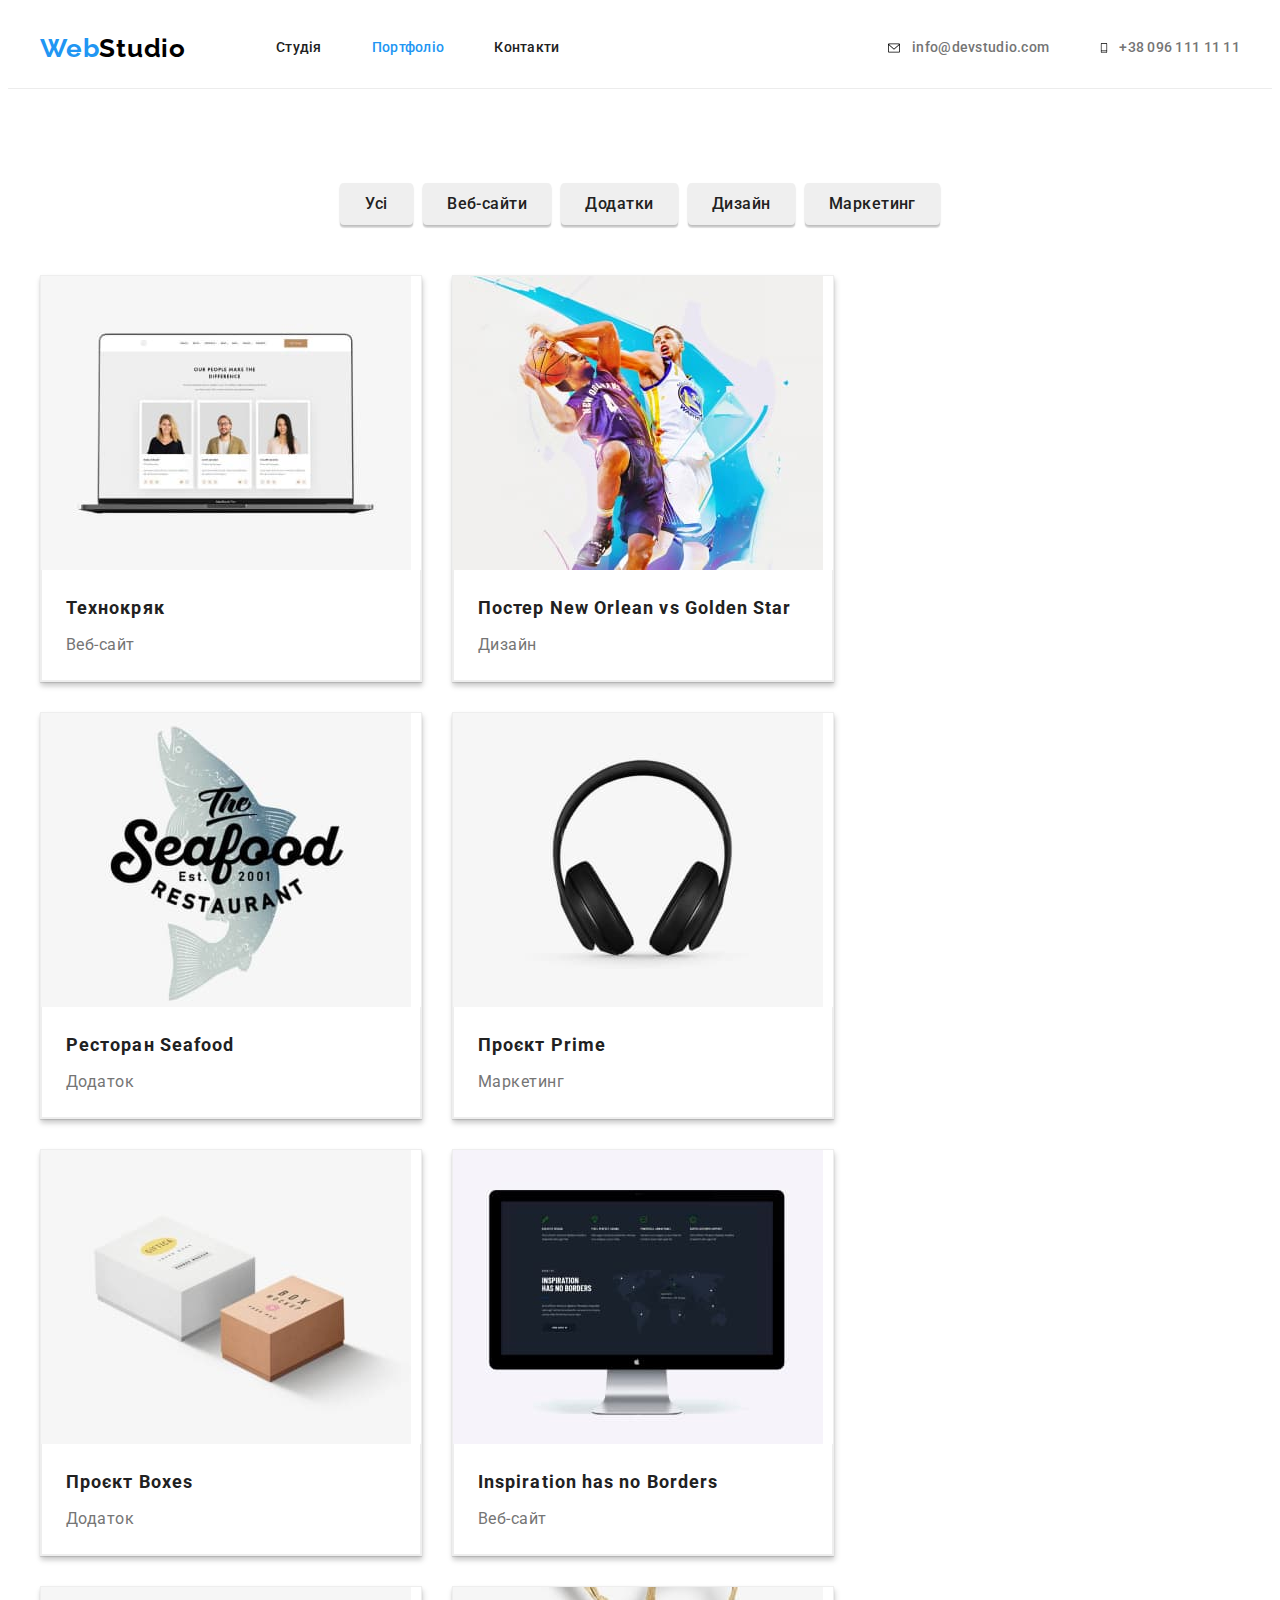
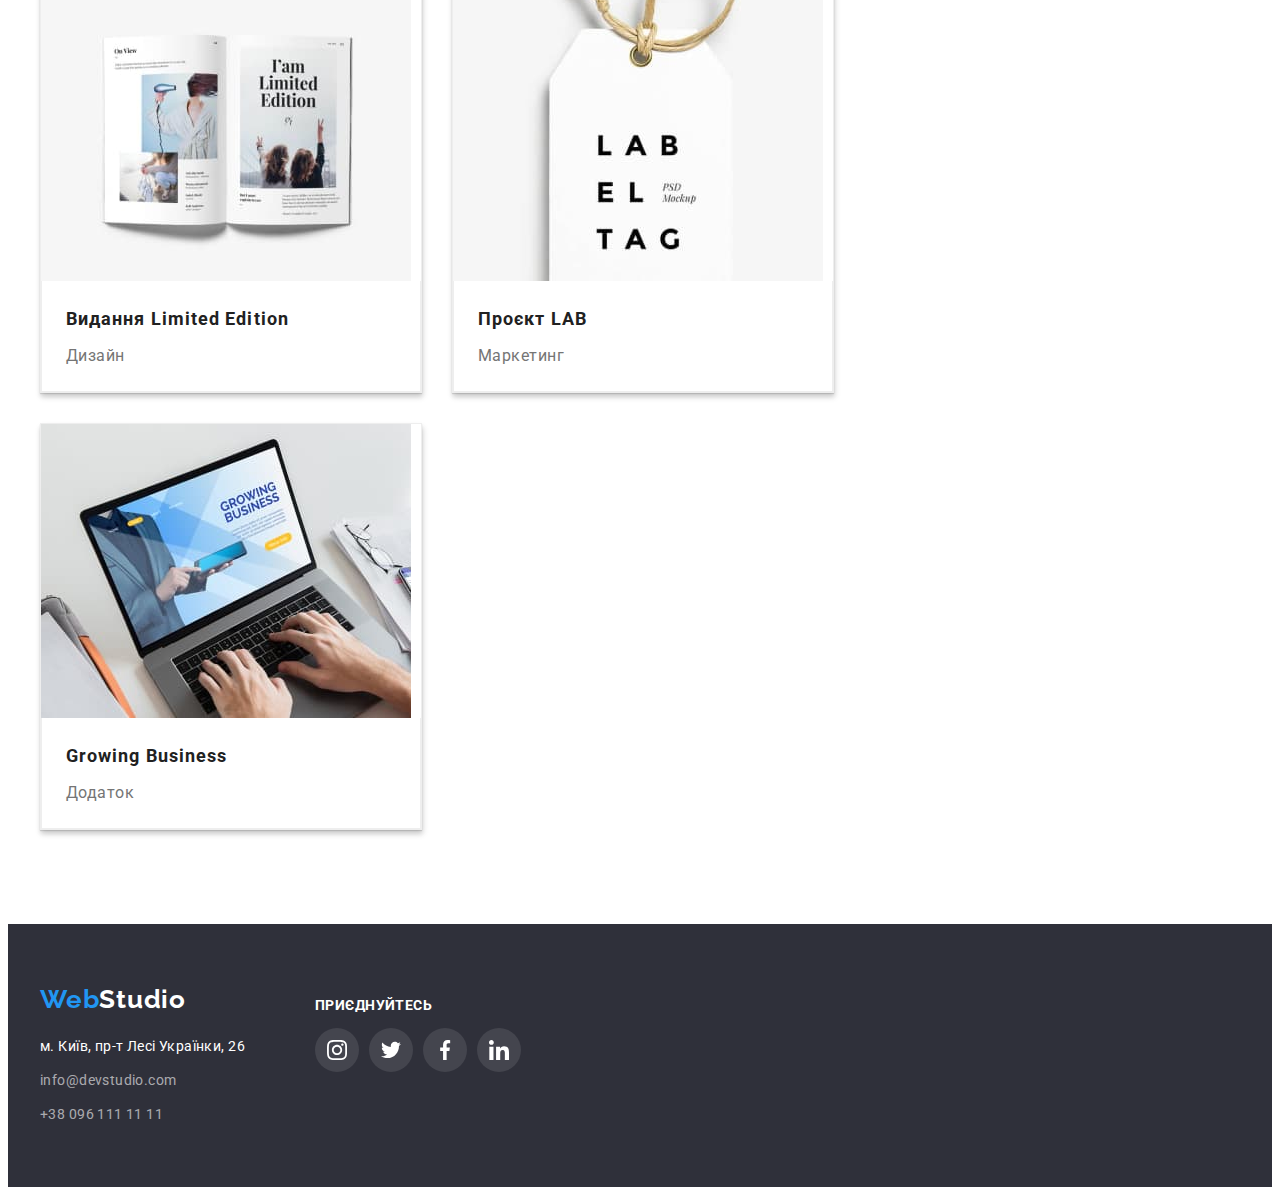
==== portfolio.html @ 3e9ddafa "добавление иконок и секции "клиенты"" ====
<!DOCTYPE html>
<html lang="uk">
  <head>
    <meta charset="UTF-8" />
    <meta http-equiv="X-UA-Compatible" content="IE=edge" />
    <meta name="viewport" content="width=device-width, initial-scale=1.0" />
    <title>WebStudio</title>
    <link rel="preconnect" href="https://fonts.googleapis.com" />
    <link rel="preconnect" href="https://fonts.gstatic.com" crossorigin />
    <link
      href="https://fonts.googleapis.com/css2?family=Raleway:wght@700&family=Roboto:wght@400;500;700;900&display=swap"
      rel="stylesheet"
    />
    <link
      rel="stylesheet"
      href="https://cdnjs.cloudflare.com/ajax/libs/modern-normalize/1.1.0/modern-normalize.min.css"
      integrity="sha512-wpPYUAdjBVSE4KJnH1VR1HeZfpl1ub8YT/NKx4PuQ5NmX2tKuGu6U/JRp5y+Y8XG2tV+wKQpNHVUX03MfMFn9Q=="
      crossorigin="anonymous"
      referrerpolicy="no-referrer"
    />
    <link rel="stylesheet" href="./css/styles.css" />
  </head>
  <body>
    <!-- хедер -->
    <header class="header-page">
      <!-- Навигация -->
      <div class="container-header container">
        <nav class="container-nav">
          <a href="#" class="logo"><span class="logo-web">Web</span>Studio</a>
          <ul class="header-list list">
            <li class="header-item">
              <a class="header-link" href="./index.html">Студія</a>
            </li>
            <li class="header-item">
              <a class="header-link current" href="#">Портфоліо</a>
            </li>
            <li class="header-item">
              <a class="header-link" href="#">Контакти</a>
            </li>
          </ul>
        </nav>
        <ul class="container-list list">
          <li class="contact-item">
            <a class="contact-link" href="mailto:info@devstudio.com"
              ><svg class="icon-contact" width="16" height="12">
                <use href="./images/symbol-defs.svg#icon-envelope-hover"></use>
              </svg>
              info@devstudio.com</a
            >
          </li>
          <li class="contact-item">
            <a class="contact-link" href="tel:+380961111111"
              ><svg class="icon-contact" width="10" height="16">
                <use href="../images/symbol-defs.svg#icon-vector"></use>
              </svg>
              +38 096 111 11 11</a
            >
          </li>
        </ul>
      </div>
    </header>
    <main>
      <!-- портфолио -->
      <section class="portfolio-section">
        <!-- фильтры -->
        <div class="container">
          <h1 class="visually-hidden">Портфоліо</h1>
          <ul class="filter-list list">
            <li class="filter-item">
              <button class="button" type="button">Усі</button>
            </li>
            <li class="filter-item">
              <button class="button" type="button">Веб-сайти</button>
            </li>
            <li class="filter-item">
              <button class="button" type="button">Додатки</button>
            </li>
            <li class="filter-item">
              <button class="button" type="button">Дизайн</button>
            </li>
            <li class="filter-item">
              <button class="button" type="button">Маркетинг</button>
            </li>
          </ul>
          <!-- карточки -->
          <ul class="portfolio-list list">
            <li class="portfolio-item">
              <a href="#" class="portfolio-link">
                <img
                  src="./images/laptop_screen_with_team.jpg"
                  alt="laptop_screen_with_team"
                  width="370"
                />
                <div class="box-portfolio">
                  <h2 class="portfolio-title">Технокряк</h2>
                  <p class="portfolio-text">Веб-сайт</p>
                </div>
              </a>
            </li>
            <li class="portfolio-item">
              <a href="#" class="portfolio-link">
                <img
                  src="./images/two_basketball_players.jpg"
                  alt="two_basketball_players"
                  width="370"
                />
                <div class="box-portfolio">
                  <h2 class="portfolio-title">
                    Постер New Orlean vs Golden Star
                  </h2>
                  <p class="portfolio-text">Дизайн</p>
                </div>
              </a>
            </li>
            <li class="portfolio-item">
              <a href="#" class="portfolio-link">
                <img src="./images/fish_logo.jpg" alt="fish_logo" width="370" />
                <div class="box-portfolio">
                  <h2 class="portfolio-title">Ресторан Seafood</h2>
                  <p class="portfolio-text">Додаток</p>
                </div>
              </a>
            </li>
            <li class="portfolio-item">
              <a href="#" class="portfolio-link">
                <img
                  src="./images/headphones.jpg"
                  alt="headphones"
                  width="370"
                />
                <div class="box-portfolio">
                  <h2 class="portfolio-title">Проєкт Prime</h2>
                  <p class="portfolio-text">Маркетинг</p>
                </div>
              </a>
            </li>
            <li class="portfolio-item">
              <a href="#" class="portfolio-link">
                <img src="./images/two_boxes.jpg" alt="two_boxes" width="370" />
                <div class="box-portfolio">
                  <h2 class="portfolio-title">Проєкт Boxes</h2>
                  <p class="portfolio-text">Додаток</p>
                </div>
              </a>
            </li>
            <li class="portfolio-item">
              <a href="#" class="portfolio-link">
                <img
                  src="./images/computer_screen.jpg"
                  alt="computer_screen"
                  width="370"
                />
                <div class="box-portfolio">
                  <h2 class="portfolio-title">Inspiration has no Borders</h2>
                  <p class="portfolio-text">Веб-сайт</p>
                </div>
              </a>
            </li>
            <li class="portfolio-item">
              <a href="#" class="portfolio-link">
                <img src="./images/journal.jpg" alt="journal" width="370" />
                <div class="box-portfolio">
                  <h2 class="portfolio-title">Видання Limited Edition</h2>
                  <p class="portfolio-text">Дизайн</p>
                </div>
              </a>
            </li>
            <li class="portfolio-item">
              <a href="#" class="portfolio-link">
                <img src="./images/label.jpg" alt="label" width="370" />
                <div class="box-portfolio">
                  <h2 class="portfolio-title">Проєкт LAB</h2>
                  <p class="portfolio-text">Маркетинг</p>
                </div>
              </a>
            </li>
            <li class="portfolio-item">
              <a href="#" class="portfolio-link">
                <img src="./images/notebook.jpg" alt="notebook" />
                <div class="box-portfolio">
                  <h2 class="portfolio-title">Growing Business</h2>
                  <p class="portfolio-text">Додаток</p>
                </div>
              </a>
            </li>
          </ul>
        </div>
      </section>
    </main>
    <!-- футер -->
    <footer class="footer-section">
      <div class="box-footer container">
        <div class="box-footer-left">
          <a href="#" class="logo-footer"
            ><span class="logo-web">Web</span>Studio</a
          >
          <address>
            <ul class="list">
              <li class="footer-item">
                <a
                  href="https://goo.gl/maps/KEET4ZZUK72f1nrk7"
                  target="_blank"
                  rel="noreferrer noopener"
                  class="footer-address"
                  >м. Київ, пр-т Лесі Українки, 26</a
                >
              </li>
              <li class="footer-item">
                <a href="mailto:info@devstudio.com" class="footer-link"
                  >info@devstudio.com</a
                >
              </li>
              <li>
                <a href="tel:+380961111111" class="footer-link"
                  >+38 096 111 11 11</a
                >
              </li>
            </ul>
          </address>
        </div>
        <div class="box-footer-right">
          <p class="footer-text">приєднуйтесь</p>
          <ul class="footer-list list">
            <li class="icon-footer-item">
              <a href="" class="icon-footer-link"
                ><svg class="icon-footer" width="20" height="20">
                  <use href="../images/symbol-defs.svg#icon-instagram"></use>
                </svg>
              </a>
            </li>
            <li class="icon-footer-item">
              <a href="" class="icon-footer-link"
                ><svg class="icon-footer" width="20" height="20">
                  <use href="../images/symbol-defs.svg#icon-twitter"></use>
                </svg>
              </a>
            </li>
            <li class="icon-footer-item">
              <a href="" class="icon-footer-link"
                ><svg class="icon-footer" width="20" height="20">
                  <use href="../images/symbol-defs.svg#icon-facebook"></use>
                </svg>
              </a>
            </li>
            <li class="icon-footer-item">
              <a href="" class="icon-footer-link"
                ><svg class="icon-footer" width="20" height="20">
                  <use href="../images/symbol-defs.svg#icon-linkedin"></use>
                </svg>
              </a>
            </li>
          </ul>
        </div>
      </div>
    </footer>
  </body>
</html>
---- css/styles.css ----
:root {
  --primary-text-color: #757575;
  --title-text-color: #212121;
  --accent-color: #2196f3;
  --secondary-white-color: #ffffff;
  --background-color-hero: #2f303a;
  --color-logo: #000000;
  --color-hero-button: #188ce8;
  --background-section-team: #f5f4fa;
  --footer-link: rgba(255, 255, 255, 0.6);
  --border-header: 1px solid #ececec;
  --border-image: 1px solid #eeeeee;
}

body {
  font-family: "Roboto", sans-serif;
  background-color: var(--secondary-white-color);
  color: var(--primary-text-color);
}

img {
  display: block;
  max-width: 100%;
}

.container {
  margin-left: auto;
  margin-right: auto;
  width: 1200px;
  padding-left: 15px;
  padding-right: 15px;
}

.list {
  padding: 0;
  margin: 0;
  list-style: none;
}

.visually-hidden {
  position: absolute;
  white-space: nowrap;
  width: 1px;
  height: 1px;
  overflow: hidden;
  border: 0;
  padding: 0;
  clip: rect(0 0 0 0);
  clip-path: inset(50%);
  margin: -1px;
}

/* HEADER */

.header-page {
  border-bottom: var(--border-header);
}

.container-header {
  display: flex;
}

.container-nav {
  display: flex;
  align-items: center;
}

.logo {
  text-decoration: none;
}

.logo {
  font-family: "Raleway", sans-serif;
  font-weight: 700;
  font-size: 26px;
  line-height: 1.19;
  letter-spacing: 0.03em;
  color: var(--color-logo);
}

.logo-web {
  font-family: "Raleway";
  font-weight: 700;
  font-size: 26px;
  line-height: 1.19;
  letter-spacing: 0.03em;
  color: var(--accent-color);
}

.header-list {
  display: flex;
  margin-left: 90px;
}

.header-item + .header-item {
  margin-left: 50px;
}

.header-link.current {
  color: var(--accent-color);
}

.header-link {
  padding-top: 32px;
  padding-bottom: 32px;
  display: block;
  font-weight: 500;
  font-size: 14px;
  line-height: 1.14;
  letter-spacing: 0.02em;
  color: var(--title-text-color);
  text-decoration: none;
}

.header-link:hover,
.header-link:focus {
  color: var(--accent-color);
}

.container-list {
  display: flex;
  align-items: center;
  margin-left: auto;
}

.contact-item + .contact-item {
  margin-left: 50px;
}

.contact-link {
  padding-top: 32px;
  padding-bottom: 32px;
  display: flex;
  align-items: center;

  font-weight: 500;
  font-size: 14px;
  line-height: 1.14;
  letter-spacing: 0.02em;
  text-decoration: none;

  color: var(--primary-text-color);
}

.contact-link:hover,
.contact-link:focus {
  color: var(--accent-color);
}

.contact-link:hover .icon-contact,
.contact-link:focus .icon-contact {
  fill: var(--accent-color);
}

.icon-contact {
  margin-right: 10px;
}

/* ГЕРОЙ */

.section-hero {
  margin: 0 auto;
  padding: 200px 0;
  max-width: 1600px;
  height: 600px;

  text-align: center;

  background-color: var(--background-color-hero);
  background-image: linear-gradient(
      rgba(47, 48, 58, 0.4),
      rgba(47, 48, 58, 0.4)
    ),
    url(../images/hero.jpg);
  background-repeat: no-repeat;
  background-position: center;
  background-size: cover;
}

.hero-title {
  margin-left: auto;
  margin-right: auto;
  max-width: 696px;
  margin-top: 0;
  margin-bottom: 30px;
  font-weight: 900;
  font-size: 44px;
  line-height: 1.36;
  letter-spacing: 0.06em;
  text-transform: uppercase;
  color: var(--secondary-white-color);
}

.hero-button:hover,
.hero-button:focus {
  background-color: var(--color-hero-button);
}

.hero-button {
  padding: 10px 32px;
  border-radius: 4px;
  font-family: inherit;
  font-weight: 700;
  font-size: 16px;
  line-height: 1.88;
  border-color: transparent;
  letter-spacing: 0.06em;
  color: var(--secondary-white-color);
  background-color: var(--accent-color);
  cursor: pointer;
}

/* СЕКЦИИ */

.section {
  padding: 94px 0;
}

/* ОСОБЛИВОСТІ */
.title-section {
  margin-top: 0;
  margin-bottom: 50px;
  font-weight: 700;
  font-size: 36px;
  line-height: 1.17;
  text-align: center;
  letter-spacing: 0.03em;
  color: var(--title-text-color);
}

.container-peculiarities {
  display: flex;
}

.peculiarities-item {
  width: calc((100% - 90px) / 4);
  margin-right: 30px;
}

.peculiarities-item:last-child {
  margin-right: 0;
}

.peculiarities-item::before {
  content: "";
  height: 120px;
  margin-bottom: 30px;
  background-repeat: no-repeat;
  background-position: center;

  display: block;
}

/* иконки */

.icon-antena::before {
  background-image: url(../images/antenna.svg);
}

.icon-clock::before {
  background-image: url(../images/clock.svg);
}

.icon-diagram::before {
  background-image: url(../images/diagram.svg);
}

.icon-astronaut::before {
  background-image: url(../images/astronaut.svg);
}

.peculiarities-title {
  margin-top: 0;
  margin-bottom: 10px;
  font-weight: 700;
  font-size: 14px;
  line-height: 1.14;
  letter-spacing: 0.03em;
  text-transform: uppercase;
  color: var(--title-text-color);
}

.peculiarities-text {
  margin-top: 0;
  margin-bottom: 0;
  font-size: 14px;
  line-height: 1.71;
  letter-spacing: 0.03em;
  color: var(--primary-text-color);
}

/* Чим ми займаємося */

.section-occupation {
  padding-bottom: 95px;
}

.container-occupation {
  display: flex;
}

.occupation-item {
  width: calc((100% - 60px) / 3);
  margin-right: 30px;
}

.occupation-item:last-child {
  margin-right: 0;
}

/* Наша команда */

.team-section {
  background-color: var(--background-section-team);
}

.team-list {
  display: flex;
}

.team-item {
  width: calc((100% - 90px) / 4);
  margin-right: 30px;
  text-align: center;
  background-color: var(--secondary-white-color);
  box-shadow: 0px 1px 3px rgba(0, 0, 0, 0.12), 0px 1px 1px rgba(0, 0, 0, 0.14),
    0px 2px 1px rgba(0, 0, 0, 0.2);
  border-radius: 0px 0px 4px 4px;
}

.team-item:last-child {
  margin-right: 0;
}

.box-content {
  padding-top: 30px;
  padding-bottom: 30px;
}

.team-title {
  margin-top: 0;
  margin-bottom: 10px;
  font-weight: 500;
  font-size: 16px;
  line-height: 1.19;
  letter-spacing: 0.03em;
  color: var(--title-text-color);
}

.team-text {
  margin-top: 0;
  margin-bottom: 16px;
  font-size: 16px;
  line-height: 1.19;
  letter-spacing: 0.03em;
  color: var(--primary-text-color);
}

.icon-team-list {
  justify-content: center;
  display: flex;
  gap: 10px;
}

.icon-team-item {
  height: 44px;
}

.icon-team-link {
  margin: 0;
  width: 44px;
  height: 44px;
  border-radius: 50%;

  display: flex;
  align-items: center;
  justify-content: center;
}

.icon-team-link:hover,
.icon-team-link:focus {
  background-color: var(--accent-color);
}

.icon-team-link:hover .icon-team,
.icon-team-link:focus .icon-team {
  fill: white;
}

.icon-team {
  fill: #afb1b8;
}

/* Постійні клієнти */

.clients-list {
  display: flex;
  justify-content: center;
  gap: 30px;
}

.clients-item {
  height: 92px;
}

.icon-clients-link {
  height: 92px;
  display: block;
  border: 1px solid #afb1b8;
  border-radius: 4px;
}

.icon-clients-link:hover,
.icon-clients-link:focus {
  border-color: var(--accent-color);
}

.icon-clients {
  fill: #afb1b8;
}

.icon-clients-link:hover .icon-clients,
.icon-clients-link:focus .icon-clients {
  fill: var(--accent-color);
}

/* футер */

.footer-section {
  padding: 60px 0;
  background: var(--background-color-hero);
}

.box-footer {
  display: flex;
}

.logo-footer {
  display: inline-block;
  margin-bottom: 20px;
  font-family: "Raleway", sans-serif;
  font-weight: 700;
  font-size: 26px;
  line-height: 1.19;
  letter-spacing: 0.03em;
  color: var(--secondary-white-color);
  text-decoration: none;
}

.footer-item {
  margin-bottom: 10px;
}

.footer-address {
  display: inline-block;
  font-style: normal;
  font-weight: 400;
  font-size: 14px;
  line-height: 1.71;
  letter-spacing: 0.03em;
  color: var(--secondary-white-color);
  text-decoration: none;
}

.footer-address:hover,
.footer-address:focus {
  color: var(--accent-color);
}

.footer-link {
  display: inline-block;
  font-style: normal;
  font-size: 14px;
  line-height: 1.71;
  letter-spacing: 0.03em;
  color: var(--footer-link);
  text-decoration: none;
}

.footer-link:hover,
.footer-link:focus {
  color: var(--accent-color);
}

.box-footer-right {
  margin-left: 70px;
}

.footer-text {
  font-weight: 700;
  font-size: 14px;
  line-height: 1.14;
  letter-spacing: 0.03em;
  text-transform: uppercase;
  color: #ffffff;
}

.footer-list {
  display: flex;
  gap: 10px;
}

.icon-footer-item {
  height: 44px;
}

.icon-footer-link {
  margin: 0;
  width: 44px;
  height: 44px;
  border-radius: 50%;

  display: flex;
  align-items: center;
  justify-content: center;

  background-color: rgba(255, 255, 255, 0.1);
}

.icon-footer-link:hover,
.icon-footer-link:focus {
  background-color: var(--accent-color);
}

.icon-footer {
  fill: var(--secondary-white-color);
}

/* п о р т ф о л и о */

.portfolio-section {
  padding-top: 94px;
  padding-bottom: 94px;
}

.filter-list {
  display: flex;
  justify-content: center;
  margin-bottom: 50px;
}

.filter-item + .filter-item {
  margin-left: 10px;
}

.button {
  font-family: inherit;
  font-weight: 500;
  font-size: 16px;
  line-height: 1.62;
  letter-spacing: 0.03em;
  border-color: transparent;
  color: var(--title-text-color);
  cursor: pointer;
  display: block;
  text-align: center;
  min-width: 73px;
  border-radius: 4px;
  padding: 6px 22px;

  box-shadow: 0px 3px 1px rgba(0, 0, 0, 0.1), 0px 1px 2px rgba(0, 0, 0, 0.08),
    0px 2px 2px rgba(0, 0, 0, 0.12);
  border-radius: 4px;
}

.button:hover,
.button:focus {
  color: var(--secondary-white-color);
}

.button:hover,
.button:focus {
  background-color: var(--accent-color);
}

/* карточки */

.portfolio-list {
  display: flex;
  flex-wrap: wrap;
  gap: 30px;
}

.portfolio-link {
  text-decoration: none;
}

.box-portfolio {
  padding: 20px 24px;
  border-left: var(--border-image);
  border-right: var(--border-image);
  border-bottom: var(--border-image);
}

.portfolio-item {
  width: calc((100% - 60px) / 3);
  border: 1px solid #eeeeee;
  box-shadow: 0px 1px 1px rgba(0, 0, 0, 0.12), 0px 4px 4px rgba(0, 0, 0, 0.06),
    1px 4px 6px rgba(0, 0, 0, 0.16);
}

.portfolio-title {
  margin-top: 0;
  margin-bottom: 4px;
  font-weight: 700;
  font-size: 18px;
  line-height: 2;
  letter-spacing: 0.06em;
  color: var(--title-text-color);
}

.portfolio-text {
  margin: 0;
  font-size: 16px;
  line-height: 1.88;
  letter-spacing: 0.03em;
  color: var(--primary-text-color);
}
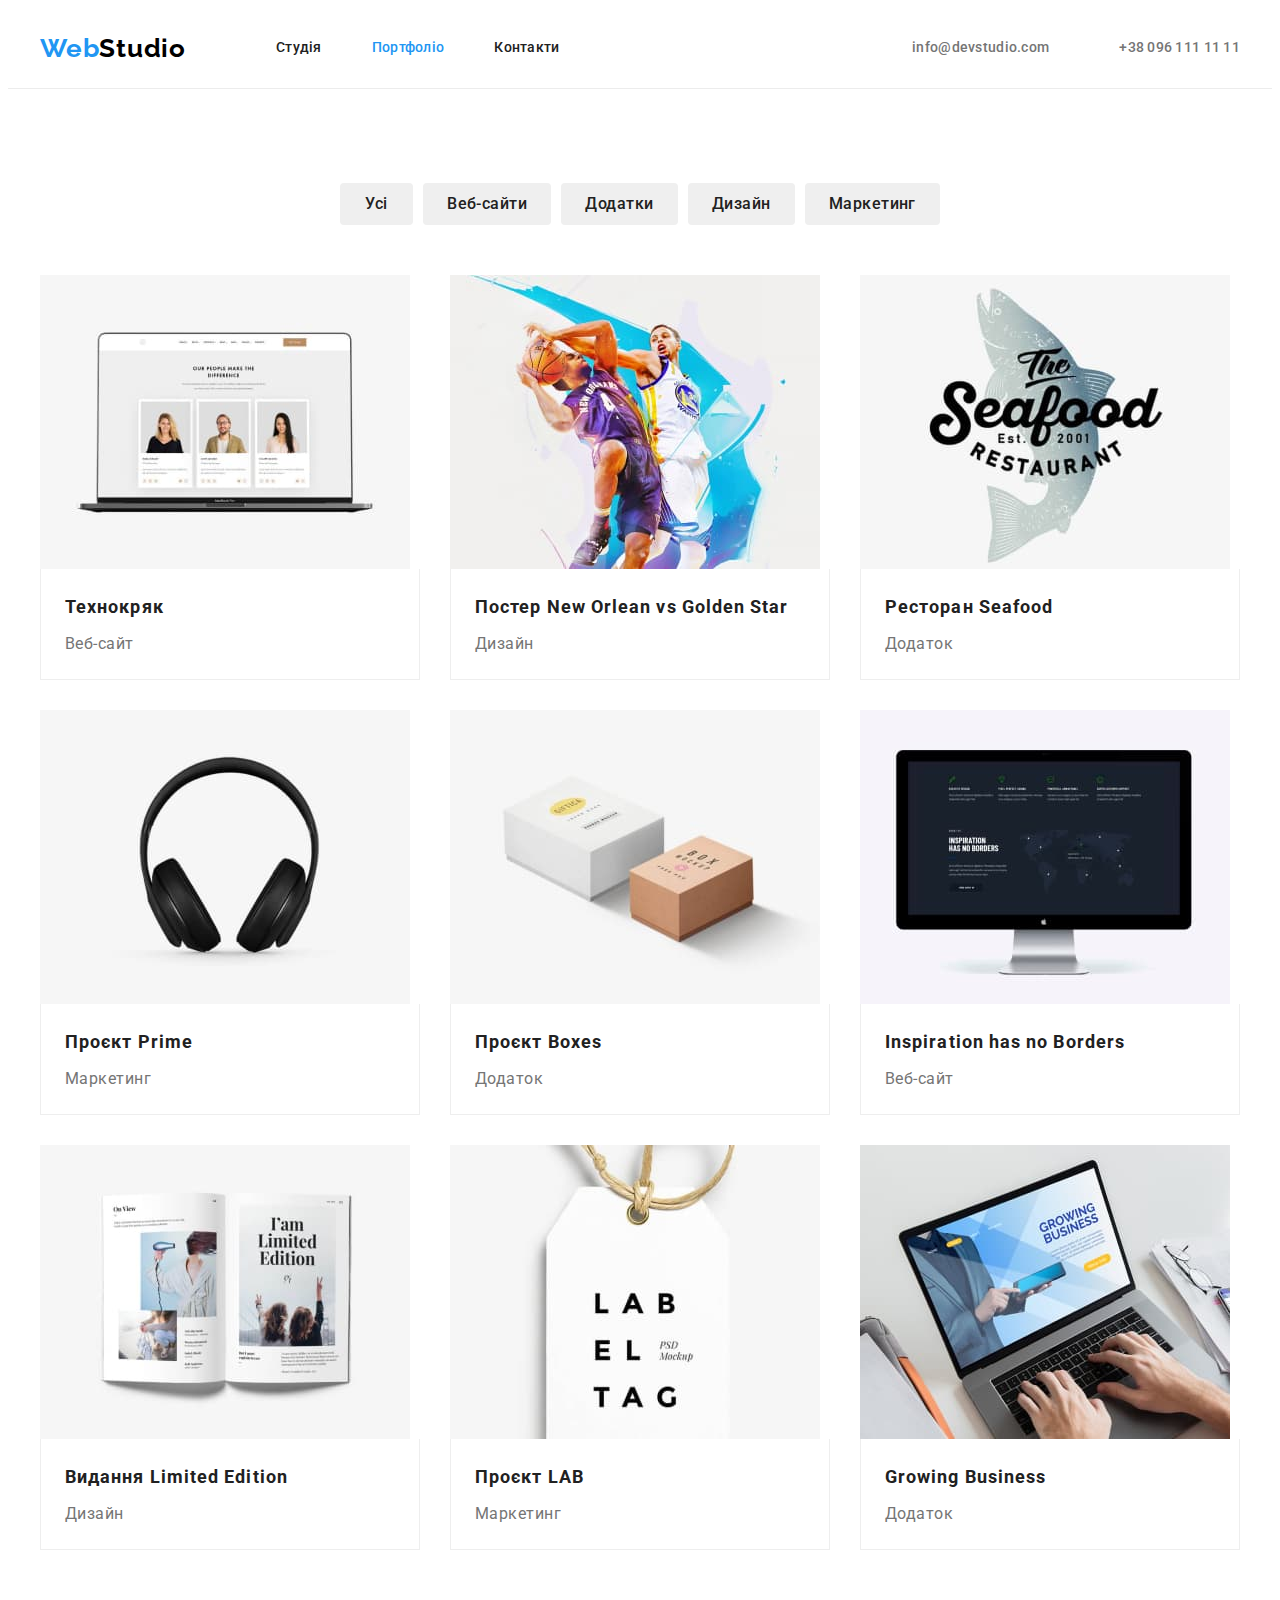
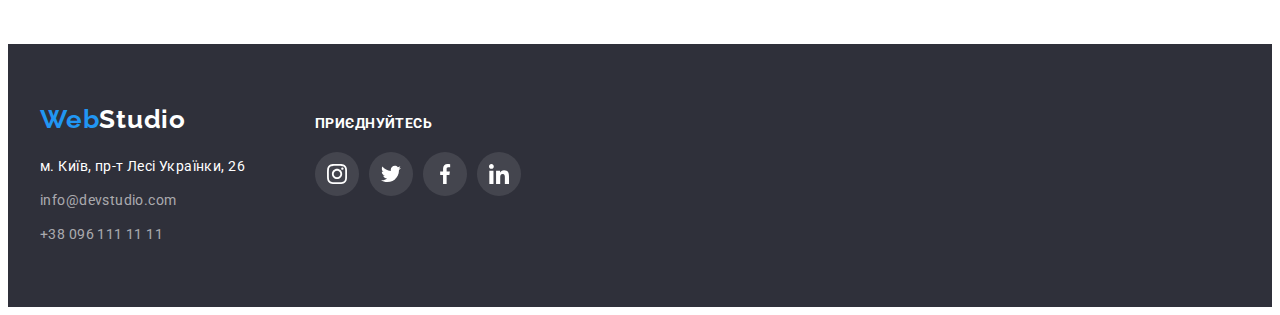
==== commit 47dd7b6c: "доработка" ====
--- a/portfolio.html
+++ b/portfolio.html
@@ -51,7 +51,7 @@
           <li class="contact-item">
             <a class="contact-link" href="tel:+380961111111"
               ><svg class="icon-contact" width="10" height="16">
-                <use href="../images/symbol-defs.svg#icon-vector"></use>
+                <use href="./images/symbol-defs.svg#icon-vector"></use>
               </svg>
               +38 096 111 11 11</a
             >
@@ -91,7 +91,7 @@
                   alt="laptop_screen_with_team"
                   width="370"
                 />
-                <div class="box-portfolio">
+                <div class="content-portfolio">
                   <h2 class="portfolio-title">Технокряк</h2>
                   <p class="portfolio-text">Веб-сайт</p>
                 </div>
@@ -104,7 +104,7 @@
                   alt="two_basketball_players"
                   width="370"
                 />
-                <div class="box-portfolio">
+                <div class="content-portfolio">
                   <h2 class="portfolio-title">
                     Постер New Orlean vs Golden Star
                   </h2>
@@ -115,7 +115,7 @@
             <li class="portfolio-item">
               <a href="#" class="portfolio-link">
                 <img src="./images/fish_logo.jpg" alt="fish_logo" width="370" />
-                <div class="box-portfolio">
+                <div class="content-portfolio">
                   <h2 class="portfolio-title">Ресторан Seafood</h2>
                   <p class="portfolio-text">Додаток</p>
                 </div>
@@ -128,7 +128,7 @@
                   alt="headphones"
                   width="370"
                 />
-                <div class="box-portfolio">
+                <div class="content-portfolio">
                   <h2 class="portfolio-title">Проєкт Prime</h2>
                   <p class="portfolio-text">Маркетинг</p>
                 </div>
@@ -137,7 +137,7 @@
             <li class="portfolio-item">
               <a href="#" class="portfolio-link">
                 <img src="./images/two_boxes.jpg" alt="two_boxes" width="370" />
-                <div class="box-portfolio">
+                <div class="content-portfolio">
                   <h2 class="portfolio-title">Проєкт Boxes</h2>
                   <p class="portfolio-text">Додаток</p>
                 </div>
@@ -150,7 +150,7 @@
                   alt="computer_screen"
                   width="370"
                 />
-                <div class="box-portfolio">
+                <div class="content-portfolio">
                   <h2 class="portfolio-title">Inspiration has no Borders</h2>
                   <p class="portfolio-text">Веб-сайт</p>
                 </div>
@@ -159,7 +159,7 @@
             <li class="portfolio-item">
               <a href="#" class="portfolio-link">
                 <img src="./images/journal.jpg" alt="journal" width="370" />
-                <div class="box-portfolio">
+                <div class="content-portfolio">
                   <h2 class="portfolio-title">Видання Limited Edition</h2>
                   <p class="portfolio-text">Дизайн</p>
                 </div>
@@ -168,7 +168,7 @@
             <li class="portfolio-item">
               <a href="#" class="portfolio-link">
                 <img src="./images/label.jpg" alt="label" width="370" />
-                <div class="box-portfolio">
+                <div class="content-portfolio">
                   <h2 class="portfolio-title">Проєкт LAB</h2>
                   <p class="portfolio-text">Маркетинг</p>
                 </div>
@@ -177,7 +177,7 @@
             <li class="portfolio-item">
               <a href="#" class="portfolio-link">
                 <img src="./images/notebook.jpg" alt="notebook" />
-                <div class="box-portfolio">
+                <div class="content-portfolio">
                   <h2 class="portfolio-title">Growing Business</h2>
                   <p class="portfolio-text">Додаток</p>
                 </div>
@@ -224,28 +224,28 @@
             <li class="icon-footer-item">
               <a href="" class="icon-footer-link"
                 ><svg class="icon-footer" width="20" height="20">
-                  <use href="../images/symbol-defs.svg#icon-instagram"></use>
-                </svg>
-              </a>
-            </li>
-            <li class="icon-footer-item">
-              <a href="" class="icon-footer-link"
-                ><svg class="icon-footer" width="20" height="20">
-                  <use href="../images/symbol-defs.svg#icon-twitter"></use>
-                </svg>
-              </a>
-            </li>
-            <li class="icon-footer-item">
-              <a href="" class="icon-footer-link"
-                ><svg class="icon-footer" width="20" height="20">
-                  <use href="../images/symbol-defs.svg#icon-facebook"></use>
-                </svg>
-              </a>
-            </li>
-            <li class="icon-footer-item">
-              <a href="" class="icon-footer-link"
-                ><svg class="icon-footer" width="20" height="20">
-                  <use href="../images/symbol-defs.svg#icon-linkedin"></use>
+                  <use href="./images/symbol-defs.svg#icon-instagram"></use>
+                </svg>
+              </a>
+            </li>
+            <li class="icon-footer-item">
+              <a href="" class="icon-footer-link"
+                ><svg class="icon-footer" width="20" height="20">
+                  <use href="./images/symbol-defs.svg#icon-twitter"></use>
+                </svg>
+              </a>
+            </li>
+            <li class="icon-footer-item">
+              <a href="" class="icon-footer-link"
+                ><svg class="icon-footer" width="20" height="20">
+                  <use href="./images/symbol-defs.svg#icon-facebook"></use>
+                </svg>
+              </a>
+            </li>
+            <li class="icon-footer-item">
+              <a href="" class="icon-footer-link"
+                ><svg class="icon-footer" width="20" height="20">
+                  <use href="./images/symbol-defs.svg#icon-linkedin"></use>
                 </svg>
               </a>
             </li>
--- a/css/styles.css
+++ b/css/styles.css
@@ -3,13 +3,16 @@
   --title-text-color: #212121;
   --accent-color: #2196f3;
   --secondary-white-color: #ffffff;
-  --background-color-hero: #2f303a;
+  --background-color-hero: #c4c4c4;
+  --background-color-footer: #2f303a;
   --color-logo: #000000;
   --color-hero-button: #188ce8;
   --background-section-team: #f5f4fa;
   --footer-link: rgba(255, 255, 255, 0.6);
   --border-header: 1px solid #ececec;
   --border-image: 1px solid #eeeeee;
+  --icon-color: #afb1b8;
+  --icon-footer-color: rgba(255, 255, 255, 0.1);
 }
 
 body {
@@ -154,6 +157,7 @@
 
 .icon-contact {
   margin-right: 10px;
+  fill: var(--primary-text-color);
 }
 
 /* ГЕРОЙ */
@@ -162,7 +166,6 @@
   margin: 0 auto;
   padding: 200px 0;
   max-width: 1600px;
-  height: 600px;
 
   text-align: center;
 
@@ -198,7 +201,6 @@
 
 .hero-button {
   padding: 10px 32px;
-  border-radius: 4px;
   font-family: inherit;
   font-weight: 700;
   font-size: 16px;
@@ -208,6 +210,9 @@
   color: var(--secondary-white-color);
   background-color: var(--accent-color);
   cursor: pointer;
+
+  box-shadow: 0px 4px 4px rgba(0, 0, 0, 0.15);
+  border-radius: 4px;
 }
 
 /* СЕКЦИИ */
@@ -245,6 +250,7 @@
   content: "";
   height: 120px;
   margin-bottom: 30px;
+  background: var(--background-section-team);
   background-repeat: no-repeat;
   background-position: center;
 
@@ -384,11 +390,11 @@
 
 .icon-team-link:hover .icon-team,
 .icon-team-link:focus .icon-team {
-  fill: white;
+  fill: var(--secondary-white-color);
 }
 
 .icon-team {
-  fill: #afb1b8;
+  fill: var(--icon-color);
 }
 
 /* Постійні клієнти */
@@ -399,14 +405,13 @@
   gap: 30px;
 }
 
-.clients-item {
+.icon-clients-link {
+  width: 170px;
   height: 92px;
-}
-
-.icon-clients-link {
-  height: 92px;
-  display: block;
-  border: 1px solid #afb1b8;
+  display: flex;
+  justify-content: center;
+  align-items: center;
+  border: 1px solid var(--icon-color);
   border-radius: 4px;
 }
 
@@ -416,7 +421,7 @@
 }
 
 .icon-clients {
-  fill: #afb1b8;
+  fill: var(--icon-color);
 }
 
 .icon-clients-link:hover .icon-clients,
@@ -428,11 +433,12 @@
 
 .footer-section {
   padding: 60px 0;
-  background: var(--background-color-hero);
+  background: var(--background-color-footer);
 }
 
 .box-footer {
   display: flex;
+  align-items: baseline;
 }
 
 .logo-footer {
@@ -487,12 +493,14 @@
 }
 
 .footer-text {
+  margin-top: 0;
+  margin-bottom: 20px;
   font-weight: 700;
   font-size: 14px;
   line-height: 1.14;
   letter-spacing: 0.03em;
   text-transform: uppercase;
-  color: #ffffff;
+  color: var(--secondary-white-color);
 }
 
 .footer-list {
@@ -505,7 +513,6 @@
 }
 
 .icon-footer-link {
-  margin: 0;
   width: 44px;
   height: 44px;
   border-radius: 50%;
@@ -514,7 +521,7 @@
   align-items: center;
   justify-content: center;
 
-  background-color: rgba(255, 255, 255, 0.1);
+  background-color: var(--icon-footer-color);
 }
 
 .icon-footer-link:hover,
@@ -557,22 +564,17 @@
   min-width: 73px;
   border-radius: 4px;
   padding: 6px 22px;
-
+}
+
+.button:hover,
+.button:focus {
+  color: var(--secondary-white-color);
+  background-color: var(--accent-color);
   box-shadow: 0px 3px 1px rgba(0, 0, 0, 0.1), 0px 1px 2px rgba(0, 0, 0, 0.08),
     0px 2px 2px rgba(0, 0, 0, 0.12);
   border-radius: 4px;
 }
 
-.button:hover,
-.button:focus {
-  color: var(--secondary-white-color);
-}
-
-.button:hover,
-.button:focus {
-  background-color: var(--accent-color);
-}
-
 /* карточки */
 
 .portfolio-list {
@@ -583,18 +585,29 @@
 
 .portfolio-link {
   text-decoration: none;
-}
-
-.box-portfolio {
+  display: block;
+}
+
+.content-portfolio {
   padding: 20px 24px;
   border-left: var(--border-image);
   border-right: var(--border-image);
   border-bottom: var(--border-image);
 }
 
+.portfolio-link:hover .content-portfolio,
+.portfolio-link:focus .content-portfolio {
+  border: transparent;
+}
+
 .portfolio-item {
   width: calc((100% - 60px) / 3);
-  border: 1px solid #eeeeee;
+}
+
+/* border: 1px solid var(--border-image); */
+
+.portfolio-link:hover,
+.portfolio-link:focus {
   box-shadow: 0px 1px 1px rgba(0, 0, 0, 0.12), 0px 4px 4px rgba(0, 0, 0, 0.06),
     1px 4px 6px rgba(0, 0, 0, 0.16);
 }
